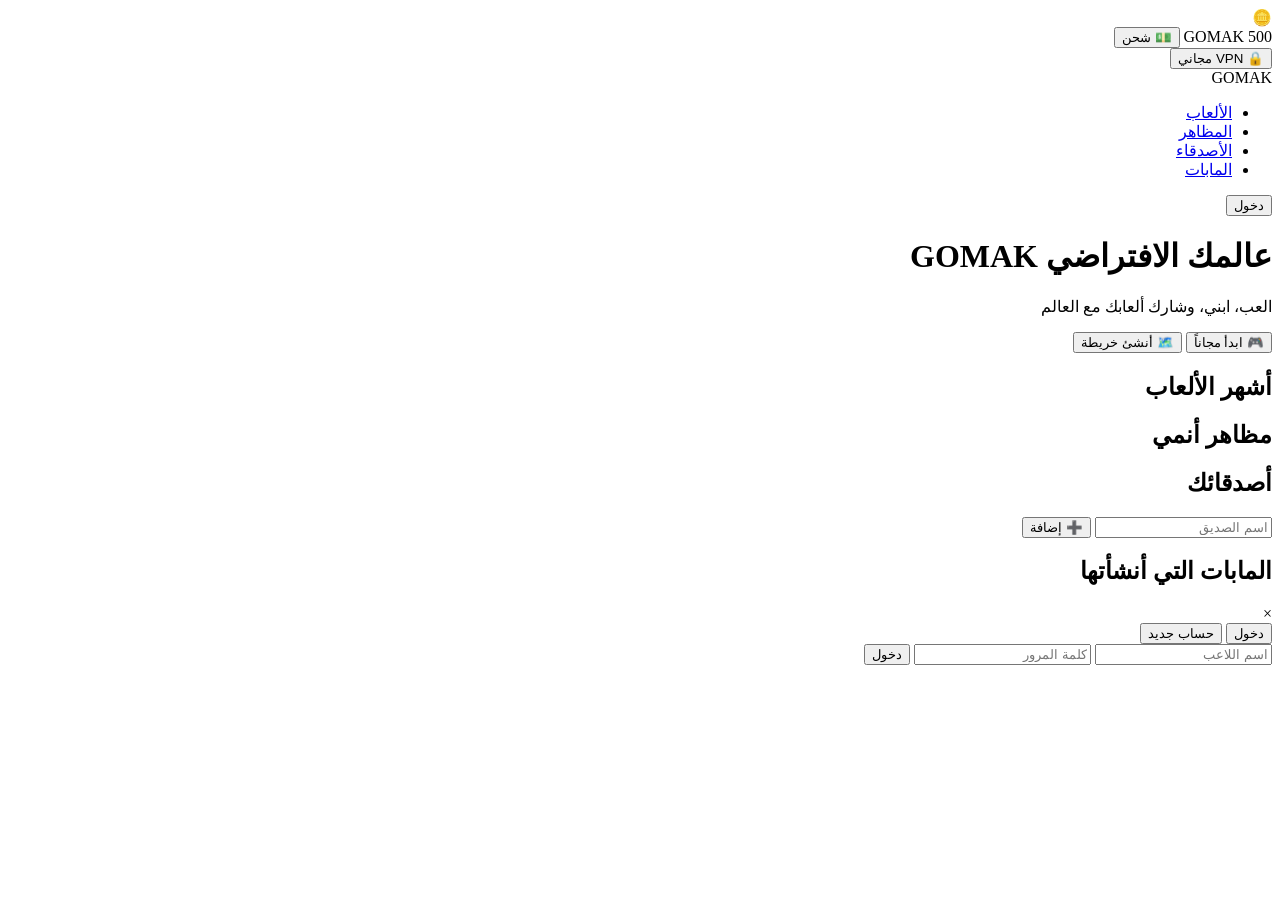
==== index.html @ ecf02959 "Create index.html" ====
<!DOCTYPE html>
<html lang="ar" dir="rtl">
<head>
  <meta charset="UTF-8">
  <meta name="viewport" content="width=device-width, initial-scale=1.0, user-scalable=no">
  <title>جوماك — العالم الافتراضي</title>
  <link rel="stylesheet" href="style.css">
  <link rel="manifest" href="manifest.json">
  <link href="https://fonts.googleapis.com/css2?family=Cairo:wght@400;600;700;900&display=swap" rel="stylesheet">
</head>
<body>

  <!-- رصيد العملات -->
  <div class="wallet">
    <div class="wallet-icon">🪙</div>
    <span id="coinBalance">500</span>
    <span>GOMAK</span>
    <button class="charge-btn" onclick="chargeDollars()">💵 شحن</button>
  </div>

  <!-- زر VPN -->
  <button class="vpn-btn" onclick="toggleVPN()">🔒 VPN مجاني</button>

  <!-- نافبار -->
  <nav>
    <div class="logo">GO<span>MAK</span></div>
    <ul class="nav-links">
      <li><a href="#games">الألعاب</a></li>
      <li><a href="#skins">المظاهر</a></li>
      <li><a href="#friends">الأصدقاء</a></li>
      <li><a href="#maps">المابات</a></li>
    </ul>
    <button class="login-btn" onclick="openModal()">دخول</button>
  </nav>

  <!-- الهيرو -->
  <div class="hero">
    <h1>عالمك الافتراضي <span>GOMAK</span></h1>
    <p>العب، ابني، وشارك ألعابك مع العالم</p>
    <div class="hero-btns">
      <button class="btn-primary" onclick="openModal()">🎮 ابدأ مجاناً</button>
      <button class="btn-secondary" onclick="createMap()">🗺️ أنشئ خريطة</button>
    </div>
  </div>

  <!-- الألعاب -->
  <section id="games">
    <h2>أشهر الألعاب</h2>
    <div class="games-grid" id="gamesGrid"></div>
  </section>

  <!-- المظاهر (Skins) -->
  <section id="skins">
    <h2>مظاهر أنمي</h2>
    <div class="skins-grid" id="skinsGrid"></div>
  </section>

  <!-- الأصدقاء -->
  <section id="friends">
    <h2>أصدقائك</h2>
    <div class="friend-input">
      <input type="text" id="friendName" placeholder="اسم الصديق">
      <button onclick="addFriend()">➕ إضافة</button>
    </div>
    <ul id="friendsList"></ul>
  </section>

  <!-- المابات -->
  <section id="maps">
    <h2>المابات التي أنشأتها</h2>
    <div id="mapsList"></div>
  </section>

  <!-- مودال تسجيل الدخول -->
  <div id="authModal" class="modal">
    <div class="modal-content">
      <span class="close" onclick="closeModal()">&times;</span>
      <div class="tabs">
        <button class="tab-btn active" onclick="switchTab('login')">دخول</button>
        <button class="tab-btn" onclick="switchTab('register')">حساب جديد</button>
      </div>
      <div id="loginTab">
        <input type="text" placeholder="اسم اللاعب" id="loginUsername">
        <input type="password" placeholder="كلمة المرور" id="loginPassword">
        <button onclick="login()">دخول</button>
      </div>
      <div id="registerTab" style="display:none">
        <input type="text" placeholder="اسم اللاعب" id="regUsername">
        <input type="password" placeholder="كلمة المرور (8+ أحرف وأرقام)" id="regPassword">
        <button onclick="register()">إنشاء حساب</button>
      </div>
    </div>
  </div>

  <!-- Toast -->
  <div id="toast" class="toast"></div>

  <script src="script.js"></script>
</body>
</html>
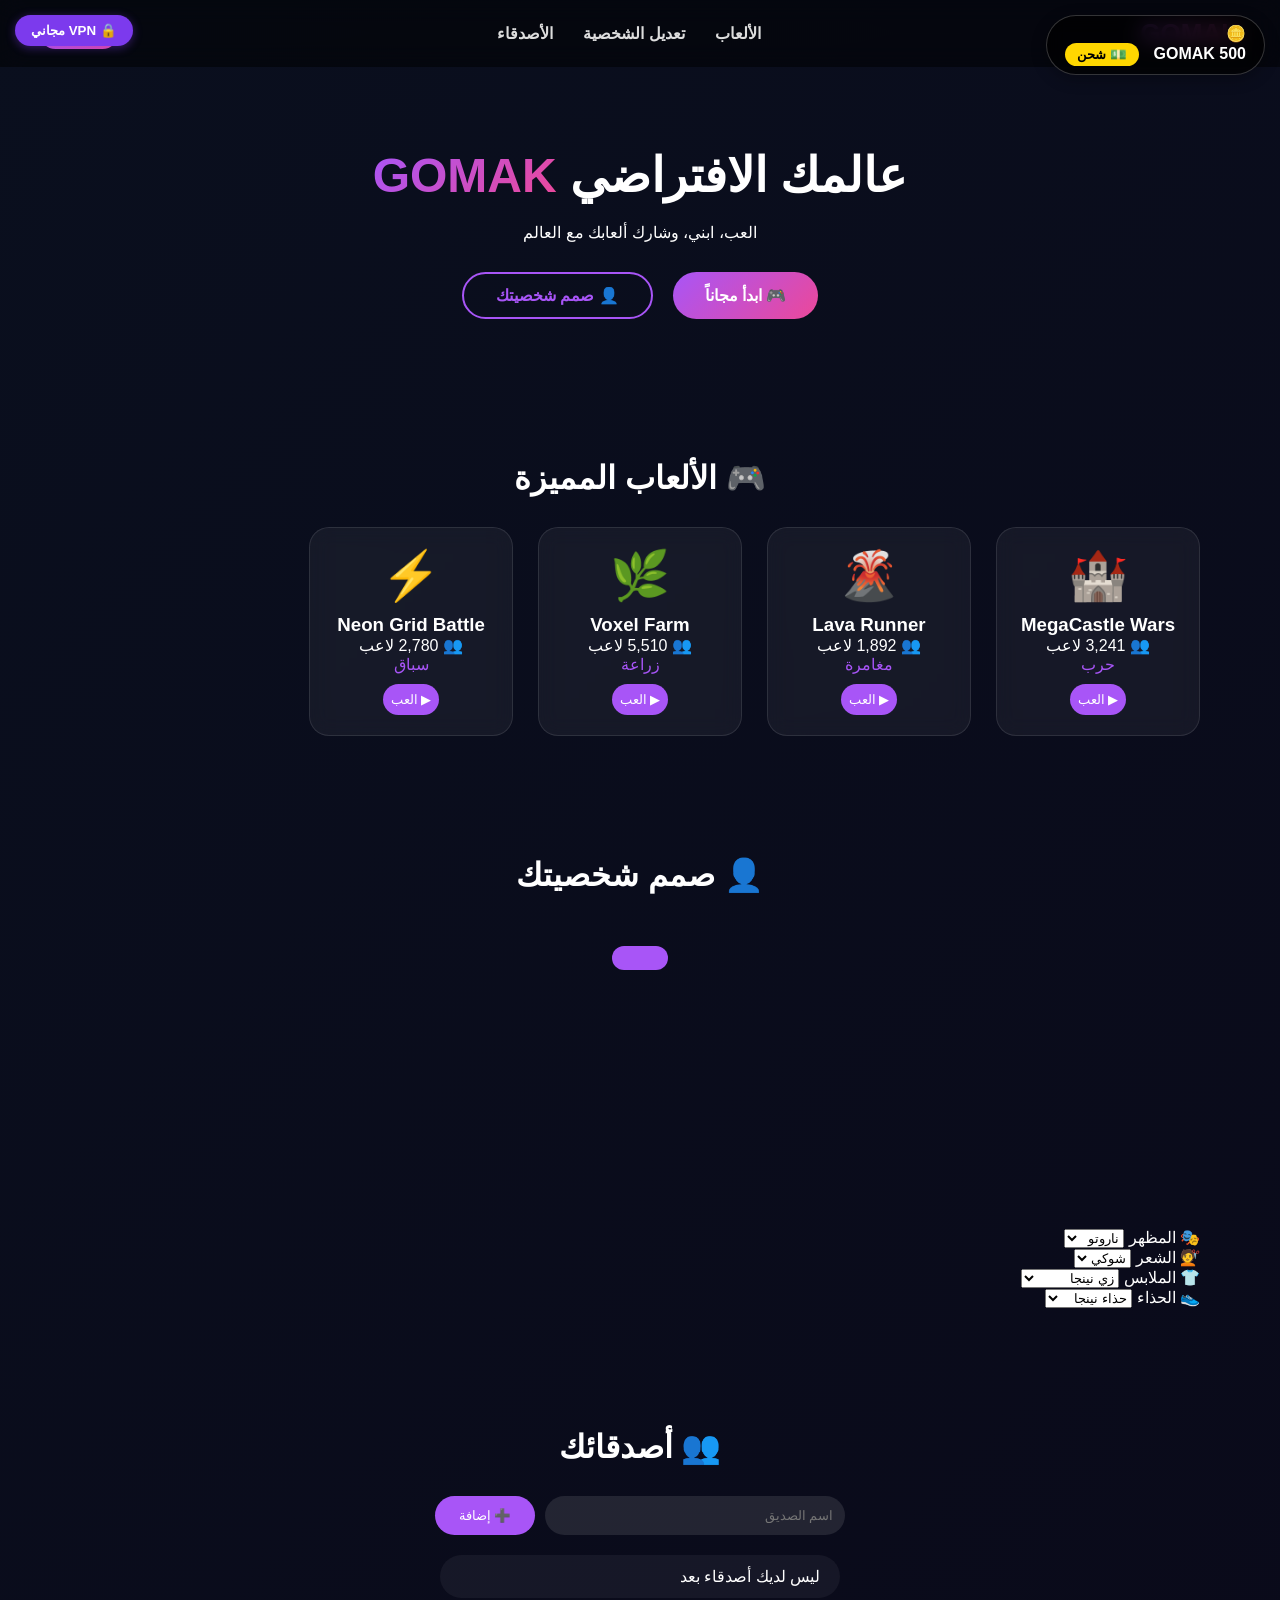
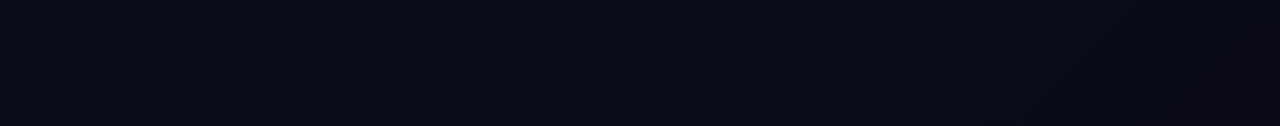
==== commit 13253510: "Update index.html" ====
--- a/index.html
+++ b/index.html
@@ -3,98 +3,176 @@
 <head>
   <meta charset="UTF-8">
   <meta name="viewport" content="width=device-width, initial-scale=1.0, user-scalable=no">
-  <title>جوماك — العالم الافتراضي</title>
+  <title>GOMAK - عالمك الافتراضي</title>
   <link rel="stylesheet" href="style.css">
-  <link rel="manifest" href="manifest.json">
   <link href="https://fonts.googleapis.com/css2?family=Cairo:wght@400;600;700;900&display=swap" rel="stylesheet">
 </head>
 <body>
 
-  <!-- رصيد العملات -->
-  <div class="wallet">
-    <div class="wallet-icon">🪙</div>
-    <span id="coinBalance">500</span>
-    <span>GOMAK</span>
-    <button class="charge-btn" onclick="chargeDollars()">💵 شحن</button>
+<!-- رصيد العملات -->
+<div class="wallet">
+  <div class="wallet-icon">🪙</div>
+  <span id="coinBalance">500</span>
+  <span>GOMAK</span>
+  <button class="charge-btn" onclick="openChargeModal()">💵 شحن</button>
+</div>
+
+<!-- زر VPN -->
+<button class="vpn-btn" onclick="toggleVPN()">🔒 VPN مجاني</button>
+
+<!-- نافبار -->
+<nav>
+  <div class="logo">GO<span>MAK</span></div>
+  <ul class="nav-links">
+    <li><a href="#games">الألعاب</a></li>
+    <li><a href="#avatar">تعديل الشخصية</a></li>
+    <li><a href="#friends">الأصدقاء</a></li>
+  </ul>
+  <button class="login-btn" onclick="openModal()">دخول</button>
+</nav>
+
+<!-- الهيرو -->
+<div class="hero">
+  <h1>عالمك الافتراضي <span>GOMAK</span></h1>
+  <p>العب، ابني، وشارك ألعابك مع العالم</p>
+  <div class="hero-btns">
+    <button class="btn-primary" onclick="openModal()">🎮 ابدأ مجاناً</button>
+    <button class="btn-secondary" onclick="openAvatarBuilder()">👤 صمم شخصيتك</button>
   </div>
+</div>
 
-  <!-- زر VPN -->
-  <button class="vpn-btn" onclick="toggleVPN()">🔒 VPN مجاني</button>
+<!-- الألعاب -->
+<section id="games">
+  <h2>🎮 الألعاب المميزة</h2>
+  <div class="games-grid" id="gamesGrid"></div>
+</section>
 
-  <!-- نافبار -->
-  <nav>
-    <div class="logo">GO<span>MAK</span></div>
-    <ul class="nav-links">
-      <li><a href="#games">الألعاب</a></li>
-      <li><a href="#skins">المظاهر</a></li>
-      <li><a href="#friends">الأصدقاء</a></li>
-      <li><a href="#maps">المابات</a></li>
-    </ul>
-    <button class="login-btn" onclick="openModal()">دخول</button>
-  </nav>
-
-  <!-- الهيرو -->
-  <div class="hero">
-    <h1>عالمك الافتراضي <span>GOMAK</span></h1>
-    <p>العب، ابني، وشارك ألعابك مع العالم</p>
-    <div class="hero-btns">
-      <button class="btn-primary" onclick="openModal()">🎮 ابدأ مجاناً</button>
-      <button class="btn-secondary" onclick="createMap()">🗺️ أنشئ خريطة</button>
+<!-- تعديل الشخصية (أفاتار) -->
+<section id="avatar">
+  <h2>👤 صمم شخصيتك</h2>
+  <div class="avatar-container">
+    <div class="avatar-preview">
+      <canvas id="avatarCanvas" width="300" height="300"></canvas>
     </div>
-  </div>
-
-  <!-- الألعاب -->
-  <section id="games">
-    <h2>أشهر الألعاب</h2>
-    <div class="games-grid" id="gamesGrid"></div>
-  </section>
-
-  <!-- المظاهر (Skins) -->
-  <section id="skins">
-    <h2>مظاهر أنمي</h2>
-    <div class="skins-grid" id="skinsGrid"></div>
-  </section>
-
-  <!-- الأصدقاء -->
-  <section id="friends">
-    <h2>أصدقائك</h2>
-    <div class="friend-input">
-      <input type="text" id="friendName" placeholder="اسم الصديق">
-      <button onclick="addFriend()">➕ إضافة</button>
-    </div>
-    <ul id="friendsList"></ul>
-  </section>
-
-  <!-- المابات -->
-  <section id="maps">
-    <h2>المابات التي أنشأتها</h2>
-    <div id="mapsList"></div>
-  </section>
-
-  <!-- مودال تسجيل الدخول -->
-  <div id="authModal" class="modal">
-    <div class="modal-content">
-      <span class="close" onclick="closeModal()">&times;</span>
-      <div class="tabs">
-        <button class="tab-btn active" onclick="switchTab('login')">دخول</button>
-        <button class="tab-btn" onclick="switchTab('register')">حساب جديد</button>
+    <div class="avatar-controls">
+      <div class="control-group">
+        <label>🎭 المظهر</label>
+        <select id="skinSelect" onchange="updateAvatarSkin()">
+          <option value="naruto">ناروتو</option>
+          <option value="saitama">سايتاما</option>
+          <option value="luffy">لوفي</option>
+          <option value="goku">غوكو</option>
+        </select>
       </div>
-      <div id="loginTab">
-        <input type="text" placeholder="اسم اللاعب" id="loginUsername">
-        <input type="password" placeholder="كلمة المرور" id="loginPassword">
-        <button onclick="login()">دخول</button>
+      <div class="control-group">
+        <label>💇 الشعر</label>
+        <select id="hairSelect" onchange="updateAvatarHair()">
+          <option value="spiky">شوكي</option>
+          <option value="long">طويل</option>
+          <option value="short">قصير</option>
+          <option value="bald">أصلع</option>
+        </select>
       </div>
-      <div id="registerTab" style="display:none">
-        <input type="text" placeholder="اسم اللاعب" id="regUsername">
-        <input type="password" placeholder="كلمة المرور (8+ أحرف وأرقام)" id="regPassword">
-        <button onclick="register()">إنشاء حساب</button>
+      <div class="control-group">
+        <label>👕 الملابس</label>
+        <select id="clothesSelect" onchange="updateAvatarClothes()">
+          <option value="ninja">زي نينجا</option>
+          <option value="samurai">زي ساموراي</option>
+          <option value="casual">ملابس عادية</option>
+          <option value="sport">ملابس رياضية</option>
+        </select>
+      </div>
+      <div class="control-group">
+        <label>👟 الحذاء</label>
+        <select id="shoesSelect" onchange="updateAvatarShoes()">
+          <option value="ninja">حذاء نينجا</option>
+          <option value="sneakers">حذاء رياضي</option>
+          <option value="boots">جزمة</option>
+        </select>
       </div>
     </div>
   </div>
+</section>
 
-  <!-- Toast -->
-  <div id="toast" class="toast"></div>
+<!-- الأصدقاء -->
+<section id="friends">
+  <h2>👥 أصدقائك</h2>
+  <div class="friend-input">
+    <input type="text" id="friendName" placeholder="اسم الصديق">
+    <button onclick="addFriend()">➕ إضافة</button>
+  </div>
+  <ul id="friendsList"></ul>
+</section>
 
-  <script src="script.js"></script>
+<!-- مودال تسجيل الدخول -->
+<div id="authModal" class="modal">
+  <div class="modal-content">
+    <span class="close" onclick="closeModal()">&times;</span>
+    <div class="tabs">
+      <button class="tab-btn active" onclick="switchTab('login')">دخول</button>
+      <button class="tab-btn" onclick="switchTab('register')">حساب جديد</button>
+    </div>
+    <div id="loginTab">
+      <input type="text" placeholder="اسم اللاعب" id="loginUsername">
+      <input type="password" placeholder="كلمة المرور" id="loginPassword">
+      <button onclick="login()">دخول</button>
+    </div>
+    <div id="registerTab" style="display:none">
+      <input type="text" placeholder="اسم اللاعب" id="regUsername">
+      <input type="password" placeholder="كلمة المرور (8+ أحرف وأرقام)" id="regPassword">
+      <button onclick="register()">إنشاء حساب</button>
+    </div>
+  </div>
+</div>
+
+<!-- مودال شحن العملات -->
+<div id="chargeModal" class="modal">
+  <div class="modal-content">
+    <span class="close" onclick="closeChargeModal()">&times;</span>
+    <h3 style="margin-bottom:20px;">💰 شحن العملات</h3>
+    <div class="charge-options">
+      <div class="charge-option" onclick="processCharge(5)">
+        <span>$5</span>
+        <span>= 500 عملة</span>
+        <span>⭐ هدية 50 عملة</span>
+      </div>
+      <div class="charge-option" onclick="processCharge(10)">
+        <span>$10</span>
+        <span>= 1000 عملة</span>
+        <span>⭐ هدية 150 عملة</span>
+      </div>
+      <div class="charge-option" onclick="processCharge(20)">
+        <span>$20</span>
+        <span>= 2000 عملة</span>
+        <span>⭐ هدية 400 عملة</span>
+      </div>
+      <div class="charge-option" onclick="processCharge(50)">
+        <span>$50</span>
+        <span>= 5000 عملة</span>
+        <span>⭐ هدية 1500 عملة</span>
+      </div>
+    </div>
+    <div class="payment-methods">
+      <button onclick="processPayment('paypal')">💳 PayPal</button>
+      <button onclick="processPayment('stripe')">💳 بطاقة ائتمان</button>
+      <button onclick="processPayment('vodafone')">📱 فودافون كاش</button>
+    </div>
+  </div>
+</div>
+
+<!-- مودال تشغيل اللعبة -->
+<div id="gameModal" class="modal game-modal">
+  <div class="modal-content game-modal-content">
+    <span class="close" onclick="closeGameModal()">&times;</span>
+    <iframe id="gameFrame" src="" frameborder="0"></iframe>
+  </div>
+</div>
+
+<!-- Toast -->
+<div id="toast" class="toast"></div>
+
+<script src="avatar-builder.js"></script>
+<script src="payment-handler.js"></script>
+<script src="script.js"></script>
 </body>
 </html>
--- a/style.css
+++ b/style.css
@@ -0,0 +1,335 @@
+* {
+  margin: 0;
+  padding: 0;
+  box-sizing: border-box;
+}
+
+body {
+  font-family: 'Cairo', sans-serif;
+  background: linear-gradient(135deg, #0a0f1e 0%, #0a0a1a 100%);
+  color: #fff;
+  direction: rtl;
+  padding-bottom: 60px;
+}
+
+/* واجهة أنيقة */
+.wallet {
+  position: fixed;
+  top: 15px;
+  right: 15px;
+  background: rgba(0,0,0,0.7);
+  backdrop-filter: blur(10px);
+  padding: 8px 18px;
+  border-radius: 40px;
+  z-index: 1000;
+  font-weight: bold;
+  border: 1px solid rgba(255,255,255,0.2);
+  box-shadow: 0 4px 15px rgba(0,0,0,0.3);
+}
+
+.charge-btn {
+  background: gold;
+  border: none;
+  border-radius: 20px;
+  padding: 4px 12px;
+  margin-right: 10px;
+  cursor: pointer;
+  font-weight: bold;
+}
+
+.vpn-btn {
+  position: fixed;
+  top: 15px;
+  left: 15px;
+  background: #7c3aed;
+  border: none;
+  padding: 8px 16px;
+  border-radius: 30px;
+  color: white;
+  font-weight: bold;
+  cursor: pointer;
+  z-index: 1000;
+  box-shadow: 0 2px 10px rgba(124,58,237,0.4);
+}
+
+nav {
+  display: flex;
+  justify-content: space-between;
+  align-items: center;
+  padding: 18px 40px;
+  background: rgba(0,0,0,0.5);
+  backdrop-filter: blur(12px);
+  position: sticky;
+  top: 0;
+  z-index: 999;
+}
+
+.logo {
+  font-size: 26px;
+  font-weight: 900;
+  background: linear-gradient(135deg, #a855f7, #ec4899);
+  -webkit-background-clip: text;
+  background-clip: text;
+  color: transparent;
+}
+
+.nav-links {
+  display: flex;
+  gap: 30px;
+  list-style: none;
+}
+
+.nav-links a {
+  color: #ddd;
+  text-decoration: none;
+  font-weight: 600;
+  transition: 0.3s;
+}
+
+.nav-links a:hover {
+  color: #a855f7;
+}
+
+.login-btn {
+  background: linear-gradient(135deg, #a855f7, #ec4899);
+  border: none;
+  padding: 8px 24px;
+  border-radius: 30px;
+  color: white;
+  font-weight: bold;
+  cursor: pointer;
+}
+
+.hero {
+  text-align: center;
+  padding: 80px 20px;
+}
+
+.hero h1 {
+  font-size: 48px;
+  margin-bottom: 20px;
+}
+
+.hero h1 span {
+  background: linear-gradient(135deg, #a855f7, #ec4899);
+  -webkit-background-clip: text;
+  background-clip: text;
+  color: transparent;
+}
+
+.hero-btns {
+  display: flex;
+  gap: 20px;
+  justify-content: center;
+  margin-top: 30px;
+}
+
+.btn-primary, .btn-secondary {
+  padding: 12px 32px;
+  border-radius: 40px;
+  font-weight: bold;
+  cursor: pointer;
+  border: none;
+  font-size: 16px;
+}
+
+.btn-primary {
+  background: linear-gradient(135deg, #a855f7, #ec4899);
+  color: white;
+}
+
+.btn-secondary {
+  background: transparent;
+  border: 2px solid #a855f7;
+  color: #a855f7;
+}
+
+section {
+  padding: 60px 40px;
+  max-width: 1200px;
+  margin: 0 auto;
+}
+
+h2 {
+  font-size: 32px;
+  margin-bottom: 30px;
+  text-align: center;
+}
+
+.games-grid, .skins-grid {
+  display: grid;
+  grid-template-columns: repeat(auto-fill, minmax(200px, 1fr));
+  gap: 25px;
+}
+
+.game-card, .skin-card {
+  background: rgba(255,255,255,0.05);
+  backdrop-filter: blur(10px);
+  border-radius: 20px;
+  padding: 20px;
+  text-align: center;
+  transition: 0.3s;
+  border: 1px solid rgba(255,255,255,0.1);
+}
+
+.game-card:hover, .skin-card:hover {
+  transform: translateY(-5px);
+  border-color: #a855f7;
+}
+
+.friend-input {
+  display: flex;
+  gap: 10px;
+  margin-bottom: 20px;
+  justify-content: center;
+}
+
+.friend-input input {
+  flex: 1;
+  max-width: 300px;
+  padding: 12px;
+  border-radius: 30px;
+  border: none;
+  background: rgba(255,255,255,0.1);
+  color: white;
+  outline: none;
+}
+
+.friend-input button {
+  background: #a855f7;
+  border: none;
+  padding: 0 24px;
+  border-radius: 30px;
+  color: white;
+  cursor: pointer;
+}
+
+#friendsList {
+  list-style: none;
+  max-width: 400px;
+  margin: 0 auto;
+}
+
+#friendsList li {
+  background: rgba(255,255,255,0.05);
+  padding: 12px 20px;
+  margin: 8px 0;
+  border-radius: 30px;
+  display: flex;
+  justify-content: space-between;
+}
+
+/* مودال */
+.modal {
+  display: none;
+  position: fixed;
+  top: 0;
+  left: 0;
+  width: 100%;
+  height: 100%;
+  background: rgba(0,0,0,0.8);
+  justify-content: center;
+  align-items: center;
+  z-index: 2000;
+}
+
+.modal-content {
+  background: #1a1a2e;
+  padding: 30px;
+  border-radius: 20px;
+  width: 90%;
+  max-width: 400px;
+  position: relative;
+}
+
+.close {
+  position: absolute;
+  top: 15px;
+  left: 20px;
+  font-size: 28px;
+  cursor: pointer;
+}
+
+.tabs {
+  display: flex;
+  gap: 10px;
+  margin-bottom: 20px;
+}
+
+.tab-btn {
+  flex: 1;
+  padding: 10px;
+  background: transparent;
+  border: 1px solid #a855f7;
+  color: white;
+  border-radius: 30px;
+  cursor: pointer;
+}
+
+.tab-btn.active {
+  background: #a855f7;
+}
+
+.modal-content input {
+  width: 100%;
+  padding: 12px;
+  margin: 10px 0;
+  border-radius: 30px;
+  border: none;
+  background: rgba(255,255,255,0.1);
+  color: white;
+  outline: none;
+}
+
+.modal-content button {
+  width: 100%;
+  padding: 12px;
+  background: linear-gradient(135deg, #a855f7, #ec4899);
+  border: none;
+  border-radius: 30px;
+  color: white;
+  font-weight: bold;
+  cursor: pointer;
+  margin-top: 10px;
+}
+
+.toast {
+  position: fixed;
+  bottom: 30px;
+  left: 50%;
+  transform: translateX(-50%) translateY(100px);
+  background: #a855f7;
+  padding: 12px 28px;
+  border-radius: 40px;
+  font-weight: bold;
+  transition: 0.3s;
+  z-index: 3000;
+}
+
+.toast.show {
+  transform: translateX(-50%) translateY(0);
+}
+
+/* إلغاء العلامة الخضراء */
+* {
+  cursor: default;
+}
+
+button, a, .login-btn, .charge-btn, .vpn-btn, .friend-input button {
+  cursor: pointer;
+}
+
+@media (max-width: 768px) {
+  nav {
+    padding: 12px 20px;
+  }
+  .nav-links {
+    display: none;
+  }
+  .hero h1 {
+    font-size: 32px;
+  }
+  section {
+    padding: 40px 20px;
+  }
+}
